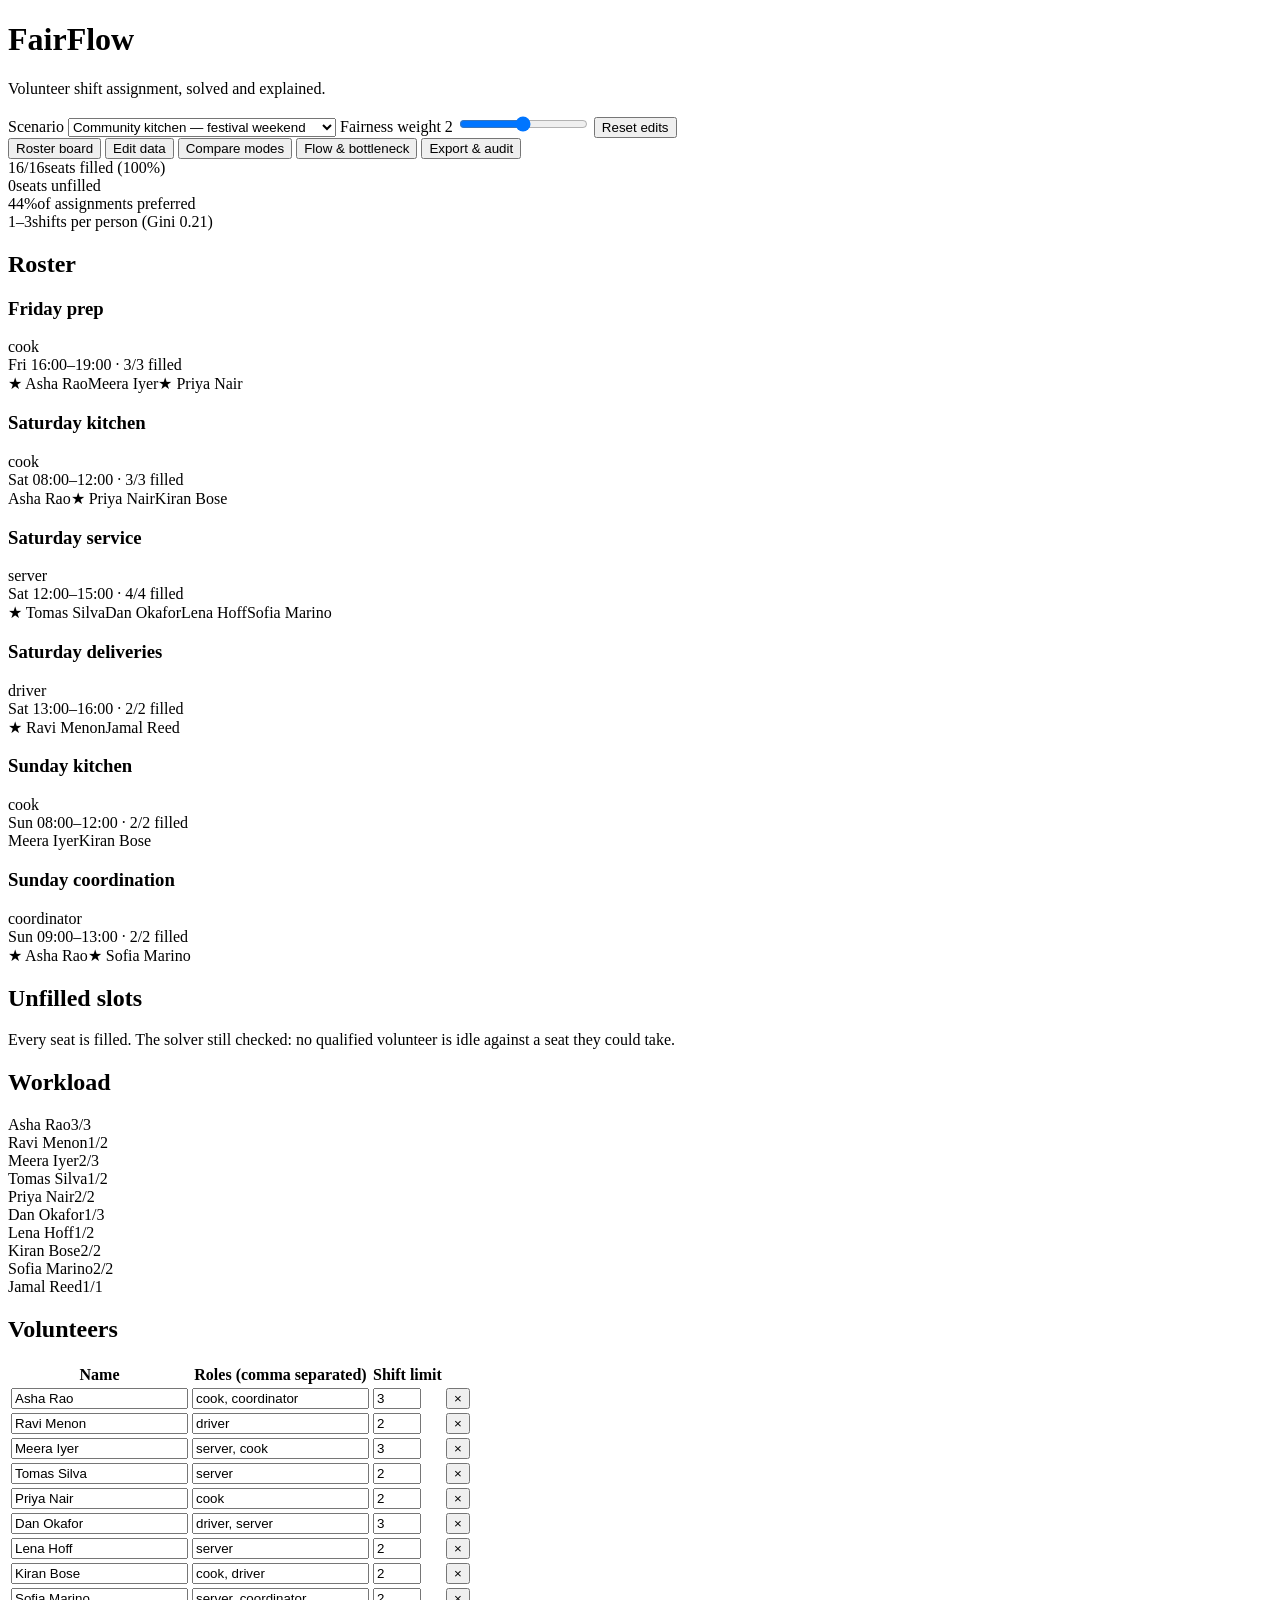
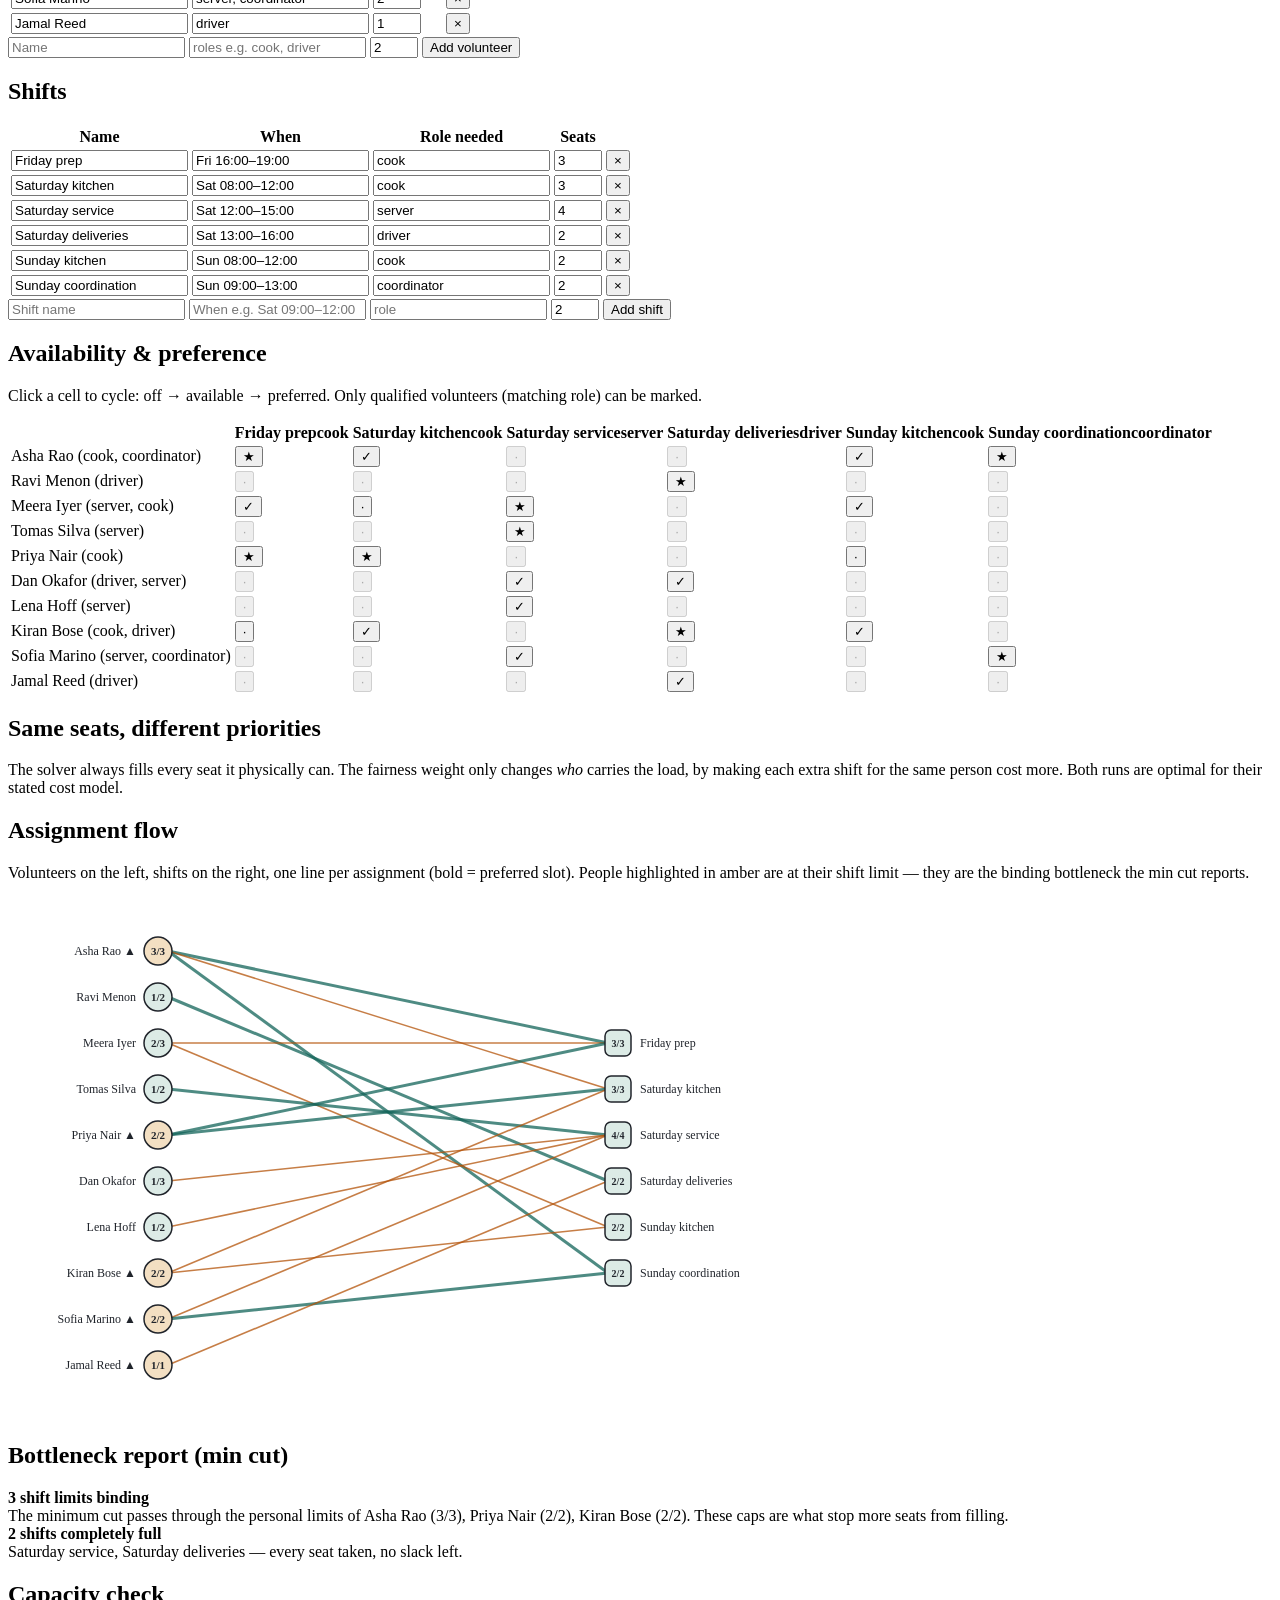
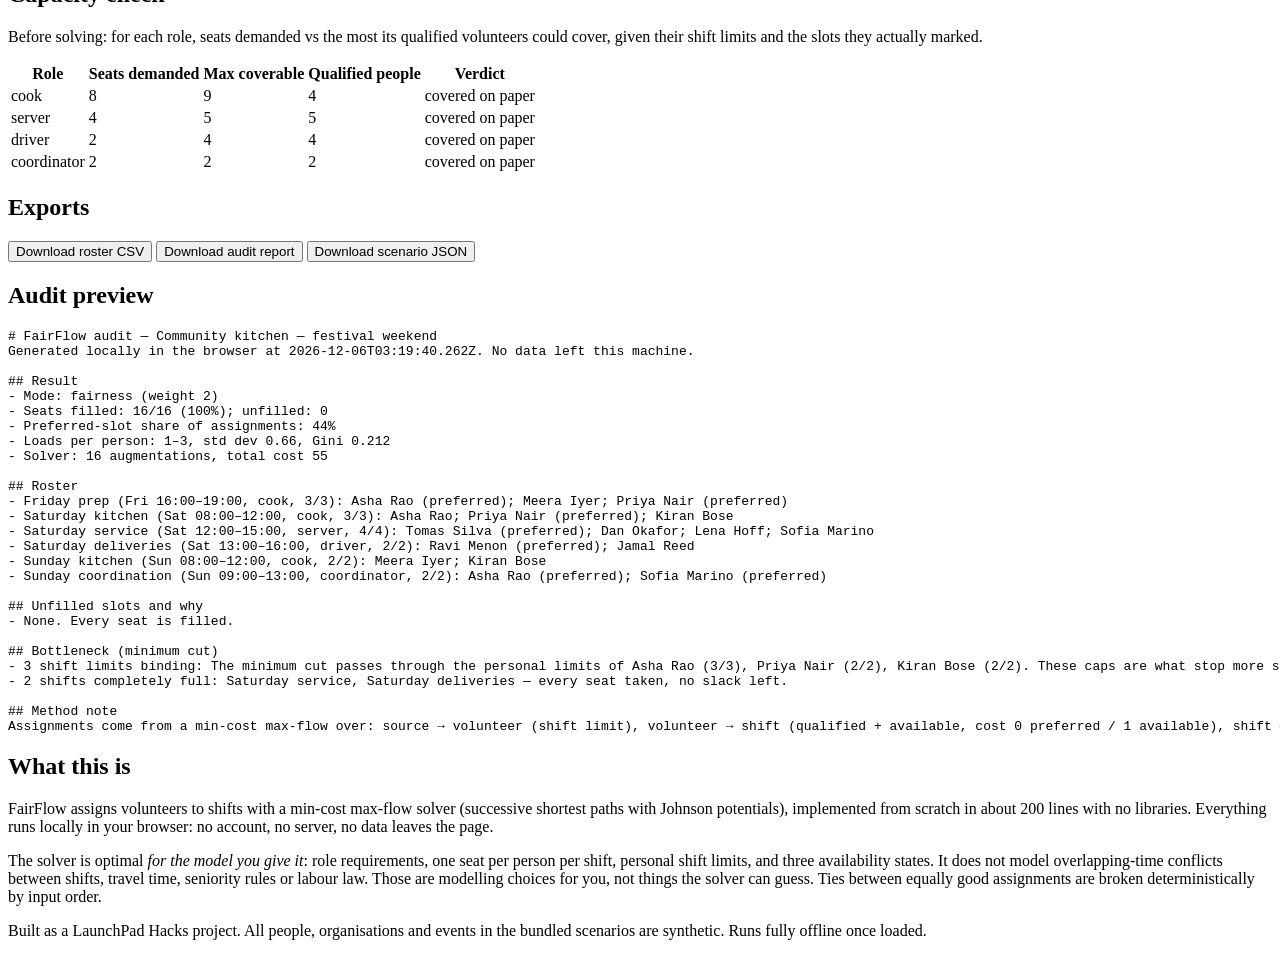
==== index.html @ 876cc55d "Create index.html" ====
<!DOCTYPE html>
<html lang="en">
<head>
<meta charset="utf-8">
<meta name="viewport" content="width=device-width, initial-scale=1">
<title>FairFlow — volunteer shift assignment, solved and explained</title>
<meta name="description" content="Browser-local workbench that assigns volunteers to shifts with a min-cost max-flow solver, explains unfilled slots with min-cut analysis, and exports an audit trail.">
<link rel="stylesheet" href="styles.css">
<link rel="icon" href="data:image/svg+xml,%3Csvg xmlns='http://www.w3.org/2000/svg' viewBox='0 0 32 32'%3E%3Crect width='32' height='32' rx='6' fill='%2314655a'/%3E%3Ccircle cx='9' cy='10' r='3' fill='%23f6f1e7'/%3E%3Ccircle cx='9' cy='22' r='3' fill='%23f6f1e7'/%3E%3Ccircle cx='23' cy='16' r='3' fill='%23e8a33d'/%3E%3Cpath d='M12 10 L20 15 M12 22 L20 17' stroke='%23f6f1e7' stroke-width='2'/%3E%3C/svg%3E">
</head>
<body>
<header class="topbar">
  <div class="wordmark">
    <span class="wordmark-mark" aria-hidden="true"></span>
    <div>
      <h1>FairFlow</h1>
      <p class="tagline">Volunteer shift assignment, solved and explained.</p>
    </div>
  </div>
  <div class="controls">
    <label class="control">
      <span>Scenario</span>
      <select id="scenario-select" data-testid="scenario-select"></select>
    </label>
    <label class="control">
      <span>Fairness weight <output id="weight-out" for="weight">2</output></span>
      <input type="range" id="weight" data-testid="weight" min="0" max="4" step="1" value="2">
    </label>
    <button id="reset-scenario" class="btn ghost" data-testid="reset-scenario" title="Restore the original scenario data">Reset edits</button>
  </div>
</header>

<nav class="tabs" role="tablist" aria-label="Workbench views">
  <button class="tab active" data-tab="board" data-testid="tab-board" role="tab" aria-selected="true">Roster board</button>
  <button class="tab" data-tab="edit" data-testid="tab-edit" role="tab" aria-selected="false">Edit data</button>
  <button class="tab" data-tab="compare" data-testid="tab-compare" role="tab" aria-selected="false">Compare modes</button>
  <button class="tab" data-tab="flow" data-testid="tab-flow" role="tab" aria-selected="false">Flow &amp; bottleneck</button>
  <button class="tab" data-tab="export" data-testid="tab-export" role="tab" aria-selected="false">Export &amp; audit</button>
</nav>

<main>
  <section id="view-board" class="view active" aria-label="Roster board">
    <div id="summary-strip" class="summary-strip" data-testid="summary-strip"></div>
    <div class="board-grid">
      <div>
        <h2 class="section-title">Roster</h2>
        <div id="roster" data-testid="roster"></div>
      </div>
      <aside>
        <h2 class="section-title">Unfilled slots</h2>
        <div id="unfilled" data-testid="unfilled"></div>
        <h2 class="section-title">Workload</h2>
        <div id="loads" data-testid="loads"></div>
      </aside>
    </div>
  </section>

  <section id="view-edit" class="view" aria-label="Edit data">
    <div class="edit-grid">
      <div>
        <h2 class="section-title">Volunteers</h2>
        <table class="data-table" id="people-table" data-testid="people-table">
          <thead><tr><th>Name</th><th>Roles (comma separated)</th><th>Shift limit</th><th></th></tr></thead>
          <tbody></tbody>
        </table>
        <form id="add-person" class="add-row" data-testid="add-person">
          <input name="name" required placeholder="Name" autocomplete="off">
          <input name="roles" required placeholder="roles e.g. cook, driver" autocomplete="off">
          <input name="maxShifts" type="number" min="1" max="10" value="2" required title="Shift limit">
          <button class="btn" type="submit">Add volunteer</button>
        </form>

        <h2 class="section-title">Shifts</h2>
        <table class="data-table" id="shifts-table" data-testid="shifts-table">
          <thead><tr><th>Name</th><th>When</th><th>Role needed</th><th>Seats</th><th></th></tr></thead>
          <tbody></tbody>
        </table>
        <form id="add-shift" class="add-row" data-testid="add-shift">
          <input name="name" required placeholder="Shift name" autocomplete="off">
          <input name="slot" required placeholder="When e.g. Sat 09:00–12:00" autocomplete="off">
          <input name="role" required placeholder="role" autocomplete="off">
          <input name="capacity" type="number" min="1" max="12" value="2" required title="Seats">
          <button class="btn" type="submit">Add shift</button>
        </form>
      </div>
      <div>
        <h2 class="section-title">Availability &amp; preference</h2>
        <p class="hint">Click a cell to cycle: <span class="lg off">off</span> → <span class="lg avail">available</span> → <span class="lg pref">preferred</span>. Only qualified volunteers (matching role) can be marked.</p>
        <div id="matrix" data-testid="matrix"></div>
      </div>
    </div>
  </section>

  <section id="view-compare" class="view" aria-label="Compare modes">
    <h2 class="section-title">Same seats, different priorities</h2>
    <p class="hint">The solver always fills every seat it physically can. The fairness weight only changes <em>who</em> carries the load, by making each extra shift for the same person cost more. Both runs are optimal for their stated cost model.</p>
    <div id="compare" data-testid="compare"></div>
  </section>

  <section id="view-flow" class="view" aria-label="Flow and bottleneck">
    <h2 class="section-title">Assignment flow</h2>
    <p class="hint">Volunteers on the left, shifts on the right, one line per assignment (bold = preferred slot). People highlighted in amber are at their shift limit — they are the binding bottleneck the min cut reports.</p>
    <div id="flow-diagram" data-testid="flow-diagram"></div>
    <h2 class="section-title">Bottleneck report (min cut)</h2>
    <div id="cut-report" data-testid="cut-report"></div>
  </section>

  <section id="view-export" class="view" aria-label="Export and audit">
    <h2 class="section-title">Capacity check</h2>
    <p class="hint">Before solving: for each role, seats demanded vs the most its qualified volunteers could cover, given their shift limits and the slots they actually marked.</p>
    <div id="diagnostics" data-testid="diagnostics"></div>

    <h2 class="section-title">Exports</h2>
    <div class="export-buttons">
      <button id="export-csv" class="btn" data-testid="export-csv">Download roster CSV</button>
      <button id="export-audit" class="btn" data-testid="export-audit">Download audit report</button>
      <button id="export-json" class="btn" data-testid="export-json">Download scenario JSON</button>
    </div>

    <h2 class="section-title">Audit preview</h2>
    <pre id="audit-preview" class="audit-preview" data-testid="audit-preview"></pre>

    <h2 class="section-title">What this is</h2>
    <div class="about">
      <p>FairFlow assigns volunteers to shifts with a min-cost max-flow solver (successive shortest paths with Johnson potentials), implemented from scratch in about 200 lines with no libraries. Everything runs locally in your browser: no account, no server, no data leaves the page.</p>
      <p>The solver is optimal <em>for the model you give it</em>: role requirements, one seat per person per shift, personal shift limits, and three availability states. It does not model overlapping-time conflicts between shifts, travel time, seniority rules or labour law. Those are modelling choices for you, not things the solver can guess. Ties between equally good assignments are broken deterministically by input order.</p>
    </div>
  </section>
</main>

<footer>
  <p>Built as a LaunchPad Hacks project. All people, organisations and events in the bundled scenarios are synthetic. Runs fully offline once loaded.</p>
</footer>

<script src="solver.js"></script>
<script src="model.js"></script>
<script src="scenarios.js"></script>
<script src="app.js"></script>
</body>
</html>
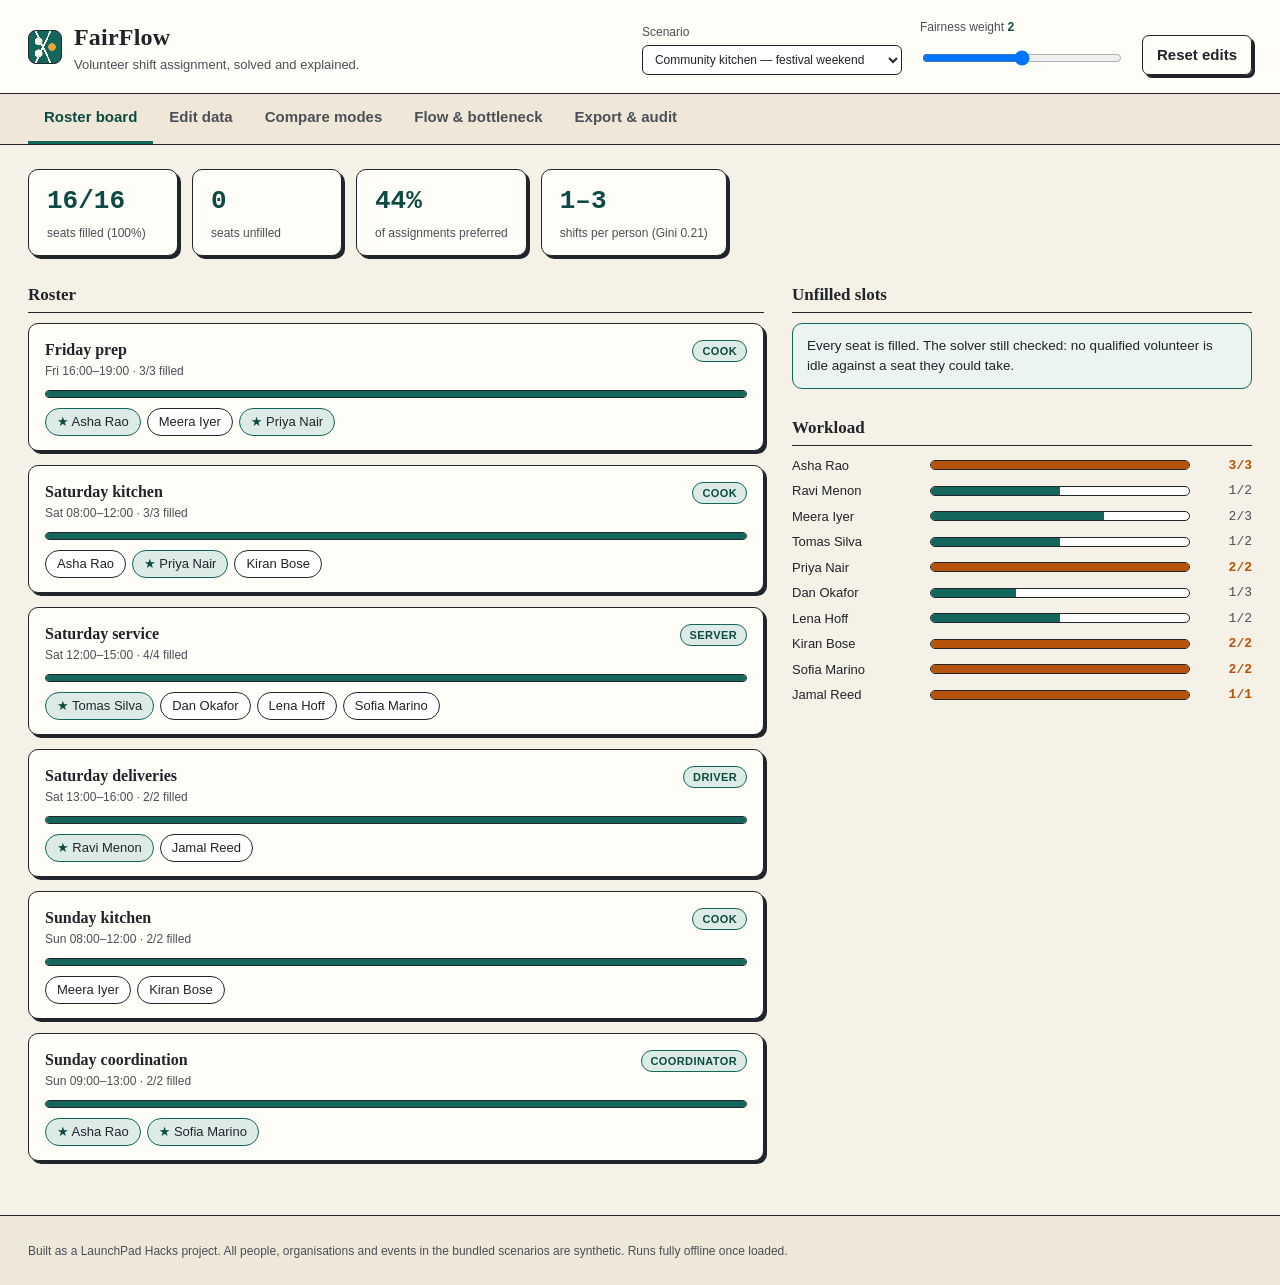
==== commit 83e1f5d3: "Update hint text for clarity in index.html" ====
--- a/index.html
+++ b/index.html
@@ -93,7 +93,7 @@
 
   <section id="view-compare" class="view" aria-label="Compare modes">
     <h2 class="section-title">Same seats, different priorities</h2>
-    <p class="hint">The solver always fills every seat it physically can. The fairness weight only changes <em>who</em> carries the load, by making each extra shift for the same person cost more. Both runs are optimal for their stated cost model.</p>
+    <p class="hint">The solver maximises filled seats within the model you give it. The fairness weight only changes <em>who</em> carries the load, by making each extra shift for the same person cost more. Both runs are optimal for their stated cost model.</p>
     <div id="compare" data-testid="compare"></div>
   </section>
 
--- a/styles.css
+++ b/styles.css
@@ -0,0 +1,287 @@
+/* FairFlow — handcrafted UI. No frameworks, no webfonts: stays legible offline. */
+
+:root {
+  --paper: #f6f1e7;
+  --paper-2: #efe7d8;
+  --ink: #20242b;
+  --ink-soft: #4a4f58;
+  --pine: #14655a;
+  --pine-dark: #0d4a42;
+  --amber: #b45309;
+  --amber-soft: #f3dfC2;
+  --line: #20242b;
+  --card: #fffdf7;
+  --danger: #a33b2e;
+  --radius: 10px;
+}
+
+* { box-sizing: border-box; }
+
+body {
+  margin: 0;
+  background: var(--paper);
+  color: var(--ink);
+  font-family: "Helvetica Neue", Arial, system-ui, sans-serif;
+  font-size: 15px;
+  line-height: 1.5;
+}
+
+h1, h2, .wordmark h1 {
+  font-family: Georgia, "Iowan Old Style", "Times New Roman", serif;
+}
+
+/* ---------- top bar ---------- */
+.topbar {
+  display: flex;
+  flex-wrap: wrap;
+  gap: 16px;
+  align-items: center;
+  justify-content: space-between;
+  padding: 18px 28px;
+  border-bottom: 1.5px solid var(--line);
+  background: var(--card);
+}
+.wordmark { display: flex; align-items: center; gap: 12px; }
+.wordmark-mark {
+  width: 34px; height: 34px; border-radius: 8px;
+  background:
+    radial-gradient(circle at 30% 32%, var(--paper) 0 12%, transparent 13%),
+    radial-gradient(circle at 30% 70%, var(--paper) 0 12%, transparent 13%),
+    radial-gradient(circle at 72% 50%, #e8a33d 0 13%, transparent 14%),
+    linear-gradient(115deg, transparent 44%, var(--paper) 44% 48%, transparent 48%),
+    linear-gradient(65deg, transparent 44%, var(--paper) 44% 48%, transparent 48%),
+    var(--pine);
+  border: 1.5px solid var(--line);
+}
+.wordmark h1 { margin: 0; font-size: 24px; letter-spacing: 0.2px; }
+.tagline { margin: 0; color: var(--ink-soft); font-size: 13px; }
+
+.controls { display: flex; align-items: end; gap: 18px; flex-wrap: wrap; }
+.control { display: flex; flex-direction: column; gap: 4px; font-size: 12px; color: var(--ink-soft); }
+.control select, .control input[type="range"] { min-width: 200px; }
+select, input, textarea {
+  font: inherit;
+  color: var(--ink);
+  background: #fff;
+  border: 1.5px solid var(--line);
+  border-radius: 6px;
+  padding: 6px 8px;
+}
+output { font-family: ui-monospace, Menlo, Consolas, monospace; color: var(--pine-dark); font-weight: 700; }
+
+/* ---------- buttons & tabs ---------- */
+.btn {
+  font: inherit;
+  font-weight: 600;
+  background: var(--pine);
+  color: #fff;
+  border: 1.5px solid var(--line);
+  border-radius: 7px;
+  padding: 8px 14px;
+  cursor: pointer;
+  box-shadow: 3px 3px 0 var(--line);
+  transition: transform 0.05s ease, box-shadow 0.05s ease;
+}
+.btn:hover { background: var(--pine-dark); }
+.btn:active { transform: translate(2px, 2px); box-shadow: 1px 1px 0 var(--line); }
+.btn.ghost { background: transparent; color: var(--ink); }
+.btn.ghost:hover { background: var(--paper-2); }
+
+.tabs {
+  display: flex;
+  gap: 0;
+  padding: 0 28px;
+  border-bottom: 1.5px solid var(--line);
+  background: var(--paper-2);
+  overflow-x: auto;
+}
+.tab {
+  font: inherit;
+  font-weight: 600;
+  background: transparent;
+  border: none;
+  border-bottom: 3px solid transparent;
+  padding: 12px 16px;
+  cursor: pointer;
+  color: var(--ink-soft);
+  white-space: nowrap;
+}
+.tab.active { color: var(--pine-dark); border-bottom-color: var(--pine); }
+.tab:hover { color: var(--ink); }
+
+main { padding: 24px 28px 40px; max-width: 1280px; margin: 0 auto; }
+.view { display: none; }
+.view.active { display: block; }
+
+.section-title {
+  font-size: 17px;
+  margin: 26px 0 10px;
+  padding-bottom: 4px;
+  border-bottom: 1.5px solid var(--line);
+}
+.hint { color: var(--ink-soft); font-size: 13px; max-width: 70ch; }
+
+/* ---------- summary strip ---------- */
+.summary-strip { display: flex; gap: 14px; flex-wrap: wrap; }
+.stat {
+  background: var(--card);
+  border: 1.5px solid var(--line);
+  border-radius: var(--radius);
+  box-shadow: 3px 3px 0 var(--line);
+  padding: 12px 18px;
+  min-width: 150px;
+}
+.stat .num {
+  display: block;
+  font-family: ui-monospace, Menlo, Consolas, monospace;
+  font-size: 26px;
+  font-weight: 700;
+  color: var(--pine-dark);
+}
+.stat .num.warn { color: var(--amber); }
+.stat .lbl { font-size: 12px; color: var(--ink-soft); }
+
+/* ---------- board ---------- */
+.board-grid { display: grid; grid-template-columns: 1.6fr 1fr; gap: 28px; align-items: start; }
+@media (max-width: 980px) { .board-grid { grid-template-columns: 1fr; } }
+
+.shift-card {
+  background: var(--card);
+  border: 1.5px solid var(--line);
+  border-radius: var(--radius);
+  box-shadow: 3px 3px 0 var(--line);
+  padding: 14px 16px;
+  margin-bottom: 14px;
+}
+.shift-card.short { border-color: var(--amber); box-shadow: 3px 3px 0 var(--amber); }
+.shift-head { display: flex; justify-content: space-between; align-items: baseline; gap: 10px; flex-wrap: wrap; }
+.shift-head h3 { margin: 0; font-family: Georgia, serif; font-size: 16px; }
+.shift-meta { font-size: 12px; color: var(--ink-soft); }
+.role-tag {
+  display: inline-block;
+  font-size: 11px;
+  font-weight: 700;
+  letter-spacing: 0.4px;
+  text-transform: uppercase;
+  color: var(--pine-dark);
+  background: #dcebe6;
+  border: 1px solid var(--pine);
+  border-radius: 99px;
+  padding: 2px 9px;
+}
+.fillbar { height: 8px; background: var(--paper-2); border: 1px solid var(--line); border-radius: 99px; margin: 10px 0; overflow: hidden; }
+.fillbar > span { display: block; height: 100%; background: var(--pine); }
+.fillbar.short > span { background: var(--amber); }
+
+.chips { display: flex; flex-wrap: wrap; gap: 6px; }
+.chip {
+  font-size: 13px;
+  border: 1.5px solid var(--line);
+  border-radius: 99px;
+  padding: 3px 11px;
+  background: #fff;
+}
+.chip.pref { background: #dcebe6; border-color: var(--pine); }
+.chip.empty { border-style: dashed; color: var(--amber); background: transparent; font-weight: 600; }
+.star { color: var(--pine-dark); }
+
+/* ---------- unfilled & loads ---------- */
+.unfilled-card {
+  border: 1.5px solid var(--amber);
+  background: #fdf6ec;
+  border-radius: var(--radius);
+  padding: 12px 14px;
+  margin-bottom: 12px;
+  font-size: 13.5px;
+}
+.unfilled-card h4 { margin: 0 0 6px; font-family: Georgia, serif; font-size: 15px; }
+.unfilled-card .reco { margin-top: 8px; padding-top: 8px; border-top: 1px dashed var(--amber); color: var(--pine-dark); font-weight: 600; }
+.all-filled {
+  border: 1.5px solid var(--pine);
+  background: #eaf4f0;
+  border-radius: var(--radius);
+  padding: 12px 14px;
+  font-size: 13.5px;
+}
+
+.load-row { display: grid; grid-template-columns: 130px 1fr 54px; align-items: center; gap: 8px; margin-bottom: 6px; font-size: 13px; }
+.load-row .bar { height: 10px; border: 1px solid var(--line); border-radius: 99px; background: #fff; overflow: hidden; }
+.load-row .bar > span { display: block; height: 100%; background: var(--pine); }
+.load-row.atlimit .bar > span { background: var(--amber); }
+.load-row .count { font-family: ui-monospace, Menlo, monospace; text-align: right; color: var(--ink-soft); }
+.load-row.atlimit .count { color: var(--amber); font-weight: 700; }
+
+/* ---------- edit ---------- */
+.edit-grid { display: grid; grid-template-columns: 1fr 1fr; gap: 32px; align-items: start; }
+@media (max-width: 980px) { .edit-grid { grid-template-columns: 1fr; } }
+.data-table { width: 100%; border-collapse: collapse; background: var(--card); border: 1.5px solid var(--line); }
+.data-table th, .data-table td { border: 1px solid var(--line); padding: 6px 8px; font-size: 13px; text-align: left; }
+.data-table th { background: var(--paper-2); font-size: 11px; text-transform: uppercase; letter-spacing: 0.5px; }
+.data-table input { width: 100%; padding: 3px 6px; font-size: 13px; border: 1px solid #b9b2a2; }
+.data-table input[type="number"] { width: 64px; }
+.row-del { background: none; border: none; color: var(--danger); cursor: pointer; font-size: 15px; }
+.add-row { display: flex; gap: 8px; margin-top: 10px; flex-wrap: wrap; }
+.add-row input { flex: 1 1 120px; }
+.add-row input[type="number"] { flex: 0 0 70px; }
+
+.matrix-wrap { overflow-x: auto; }
+.edit-grid > div, .board-grid > * { min-width: 0; }
+.edit-grid > div { overflow-x: auto; }
+#diagnostics { overflow-x: auto; }
+.matrix { border-collapse: collapse; }
+.matrix th, .matrix td { border: 1px solid var(--line); padding: 0; }
+.matrix th { background: var(--paper-2); font-size: 11px; padding: 6px 8px; max-width: 110px; }
+.matrix th .slot { display: block; font-weight: 400; color: var(--ink-soft); }
+.matrix td.name { font-size: 12px; padding: 4px 8px; background: var(--paper-2); white-space: nowrap; }
+.cell {
+  width: 44px; height: 30px; border: none; cursor: pointer;
+  font-size: 14px; background: #fff; display: block; margin: 0 auto;
+}
+.cell.off { color: #c9c0ad; }
+.cell.avail { background: #fdf3df; color: var(--amber); font-weight: 700; }
+.cell.pref { background: #dcebe6; color: var(--pine-dark); font-weight: 700; }
+.cell.na { background: repeating-linear-gradient(45deg, #fff, #fff 4px, #f0eadb 4px, #f0eadb 8px); cursor: not-allowed; color: transparent; }
+.lg { border-radius: 4px; padding: 1px 6px; font-size: 12px; }
+.lg.off { background: #eee; }
+.lg.avail { background: #fdf3df; color: var(--amber); }
+.lg.pref { background: #dcebe6; color: var(--pine-dark); }
+
+/* ---------- compare ---------- */
+.compare-table { width: 100%; max-width: 860px; border-collapse: collapse; background: var(--card); border: 1.5px solid var(--line); }
+.compare-table th, .compare-table td { border: 1px solid var(--line); padding: 9px 12px; font-size: 14px; }
+.compare-table th { background: var(--paper-2); text-align: left; }
+.compare-table td.num { font-family: ui-monospace, Menlo, monospace; text-align: right; }
+.compare-table tr.better td { background: #eaf4f0; }
+.compare-note { margin-top: 12px; font-size: 13px; color: var(--ink-soft); max-width: 70ch; }
+
+/* ---------- flow ---------- */
+.flow-svg-wrap { overflow-x: auto; background: var(--card); border: 1.5px solid var(--line); border-radius: var(--radius); box-shadow: 3px 3px 0 var(--line); }
+svg text { font-family: "Helvetica Neue", Arial, sans-serif; }
+.cut-item { border: 1.5px solid var(--line); border-left: 6px solid var(--amber); background: var(--card); border-radius: 8px; padding: 10px 14px; margin-bottom: 10px; font-size: 13.5px; }
+
+/* ---------- export ---------- */
+.export-buttons { display: flex; gap: 12px; flex-wrap: wrap; margin-bottom: 8px; }
+.audit-preview {
+  background: #22262e;
+  color: #e8e4da;
+  border-radius: var(--radius);
+  border: 1.5px solid var(--line);
+  padding: 16px 18px;
+  font-family: ui-monospace, Menlo, Consolas, monospace;
+  font-size: 12.5px;
+  line-height: 1.55;
+  overflow-x: auto;
+  max-height: 480px;
+  overflow-y: auto;
+  white-space: pre-wrap;
+}
+.about { max-width: 75ch; font-size: 14px; color: var(--ink); }
+.about p { margin: 0 0 10px; }
+
+footer {
+  border-top: 1.5px solid var(--line);
+  padding: 14px 28px;
+  font-size: 12px;
+  color: var(--ink-soft);
+  background: var(--paper-2);
+}
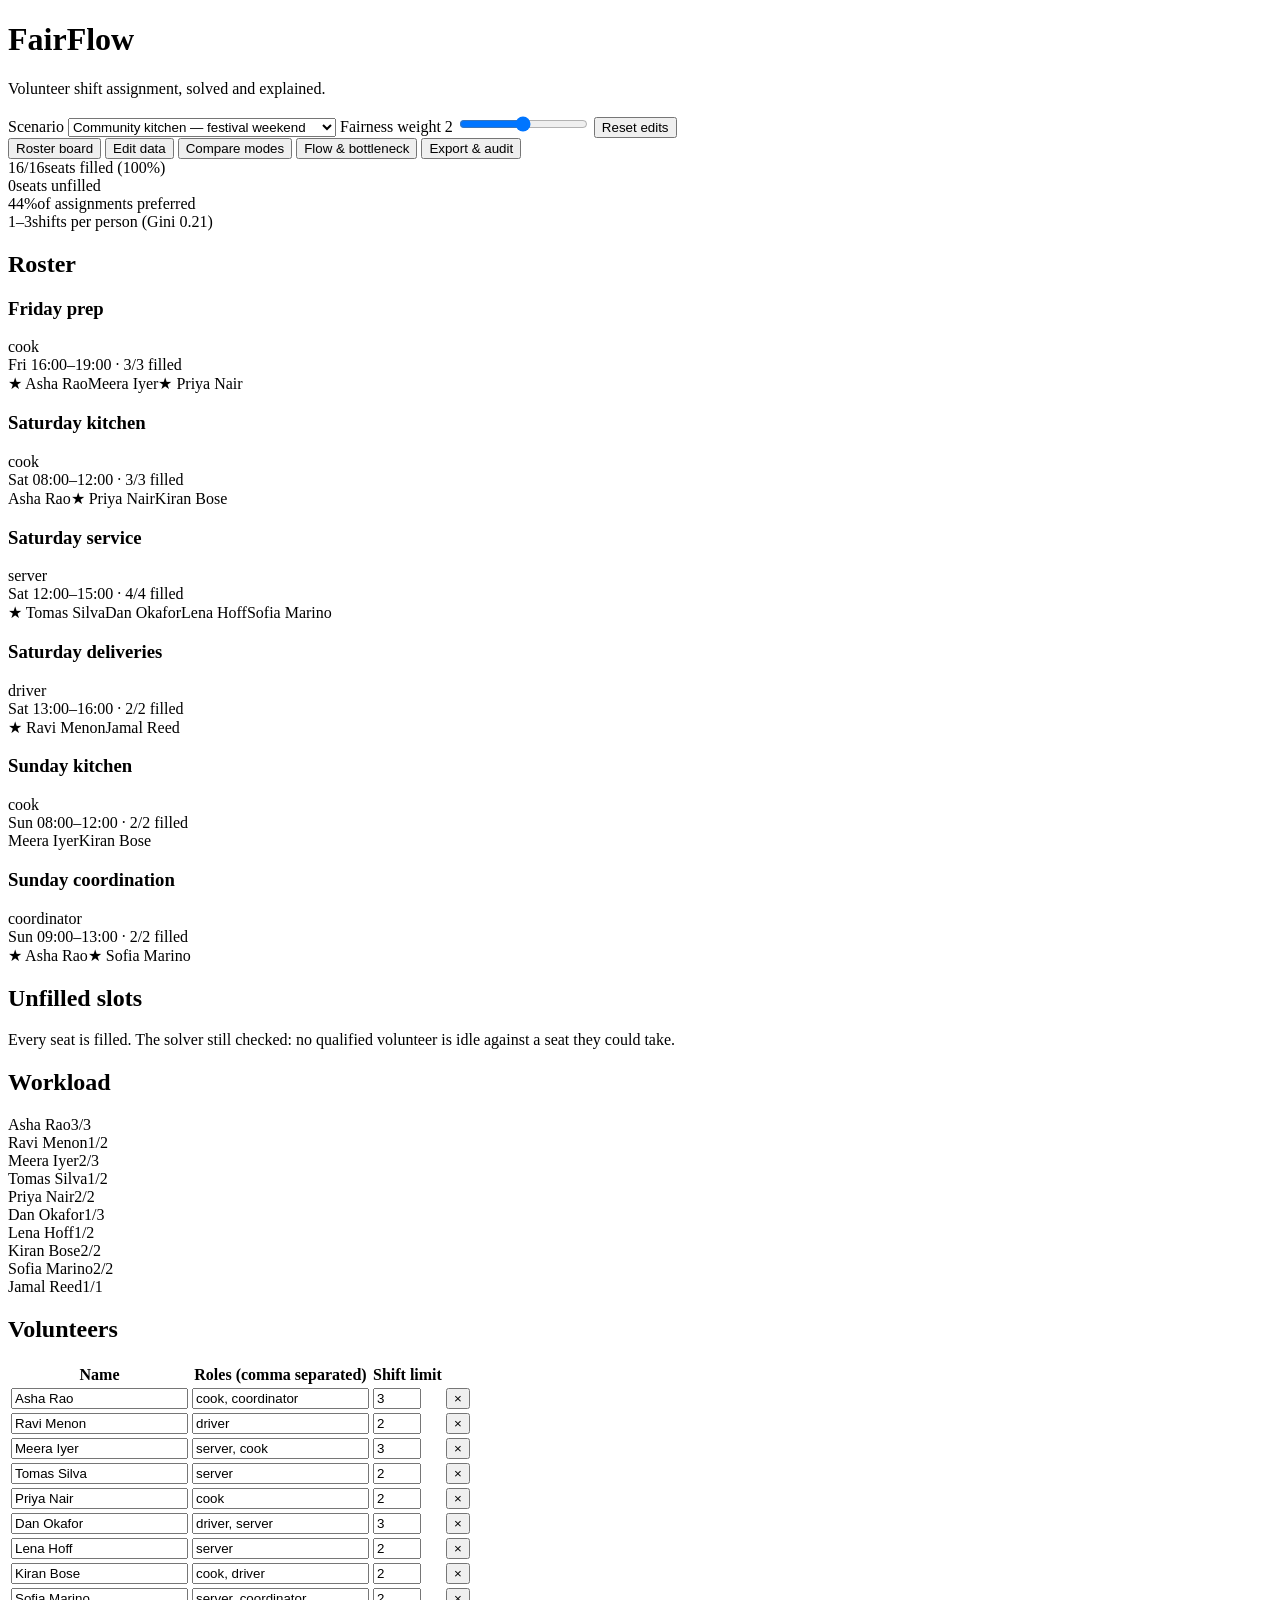
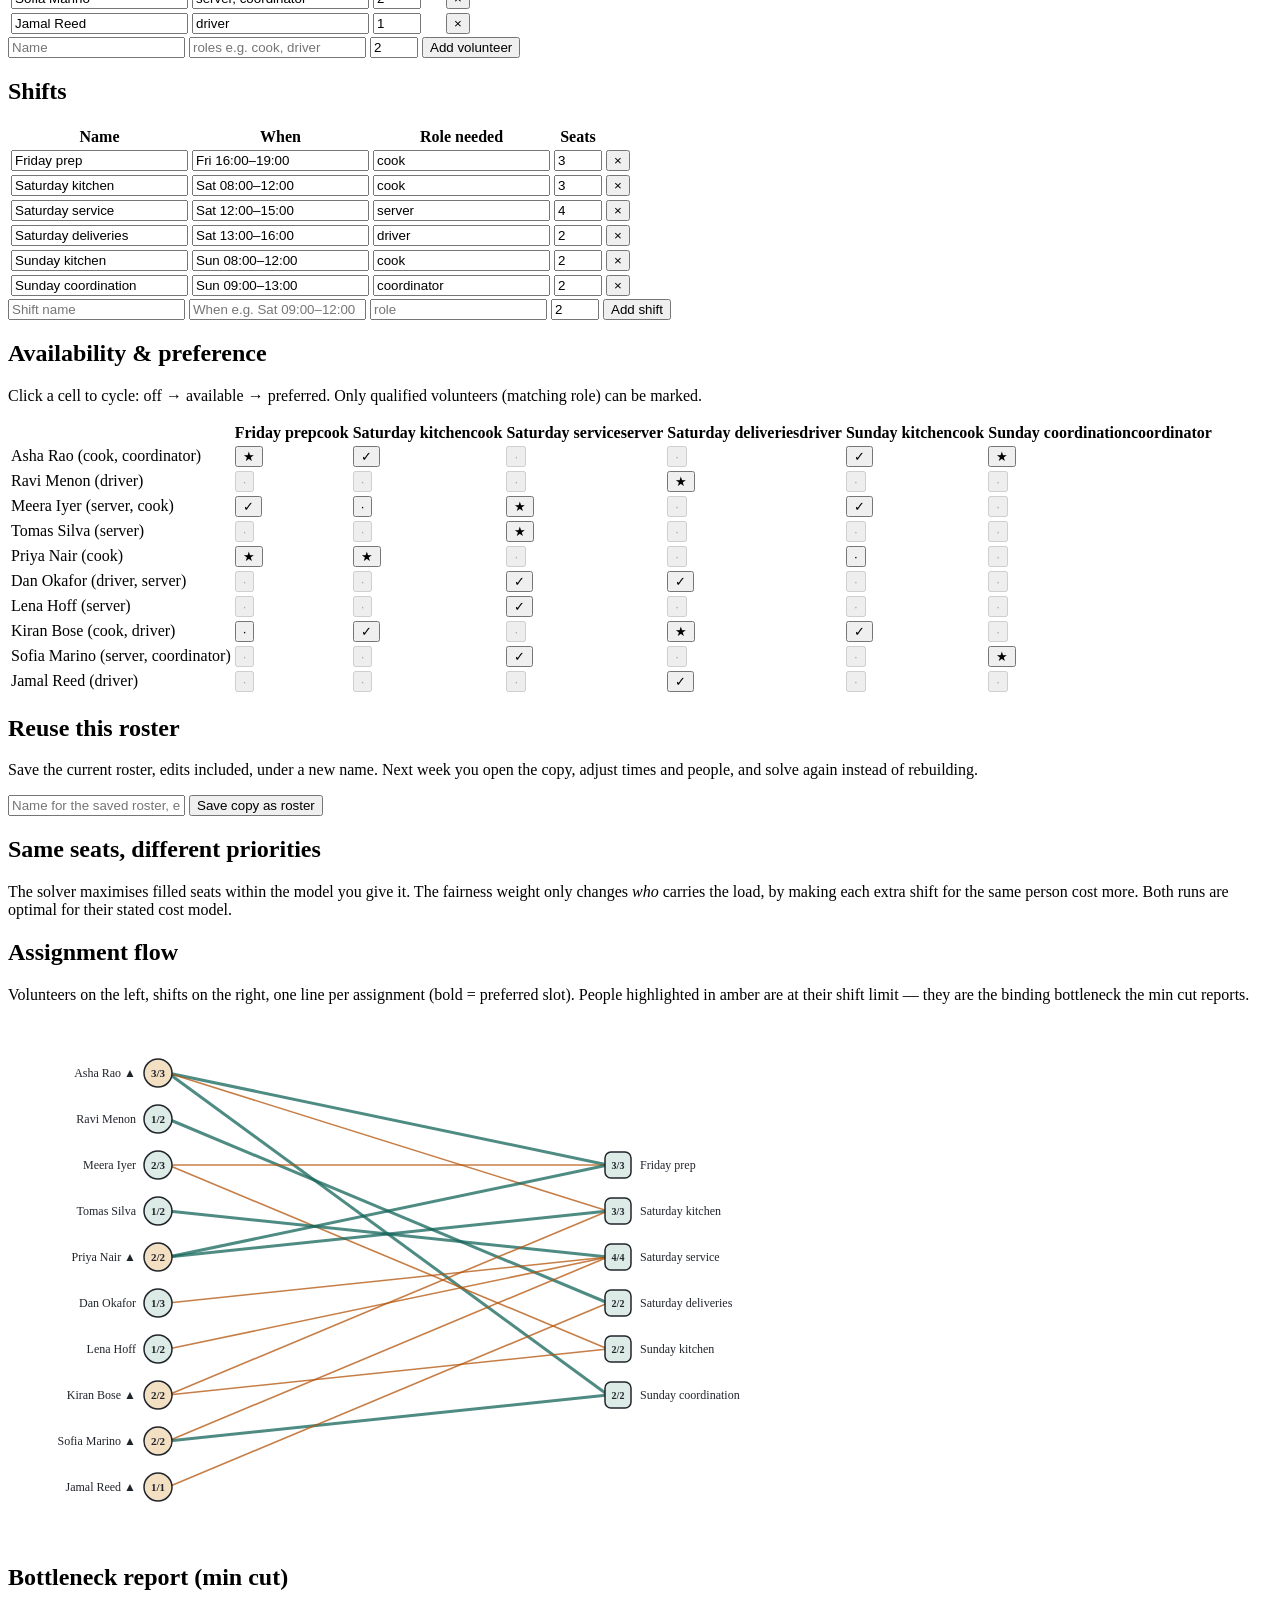
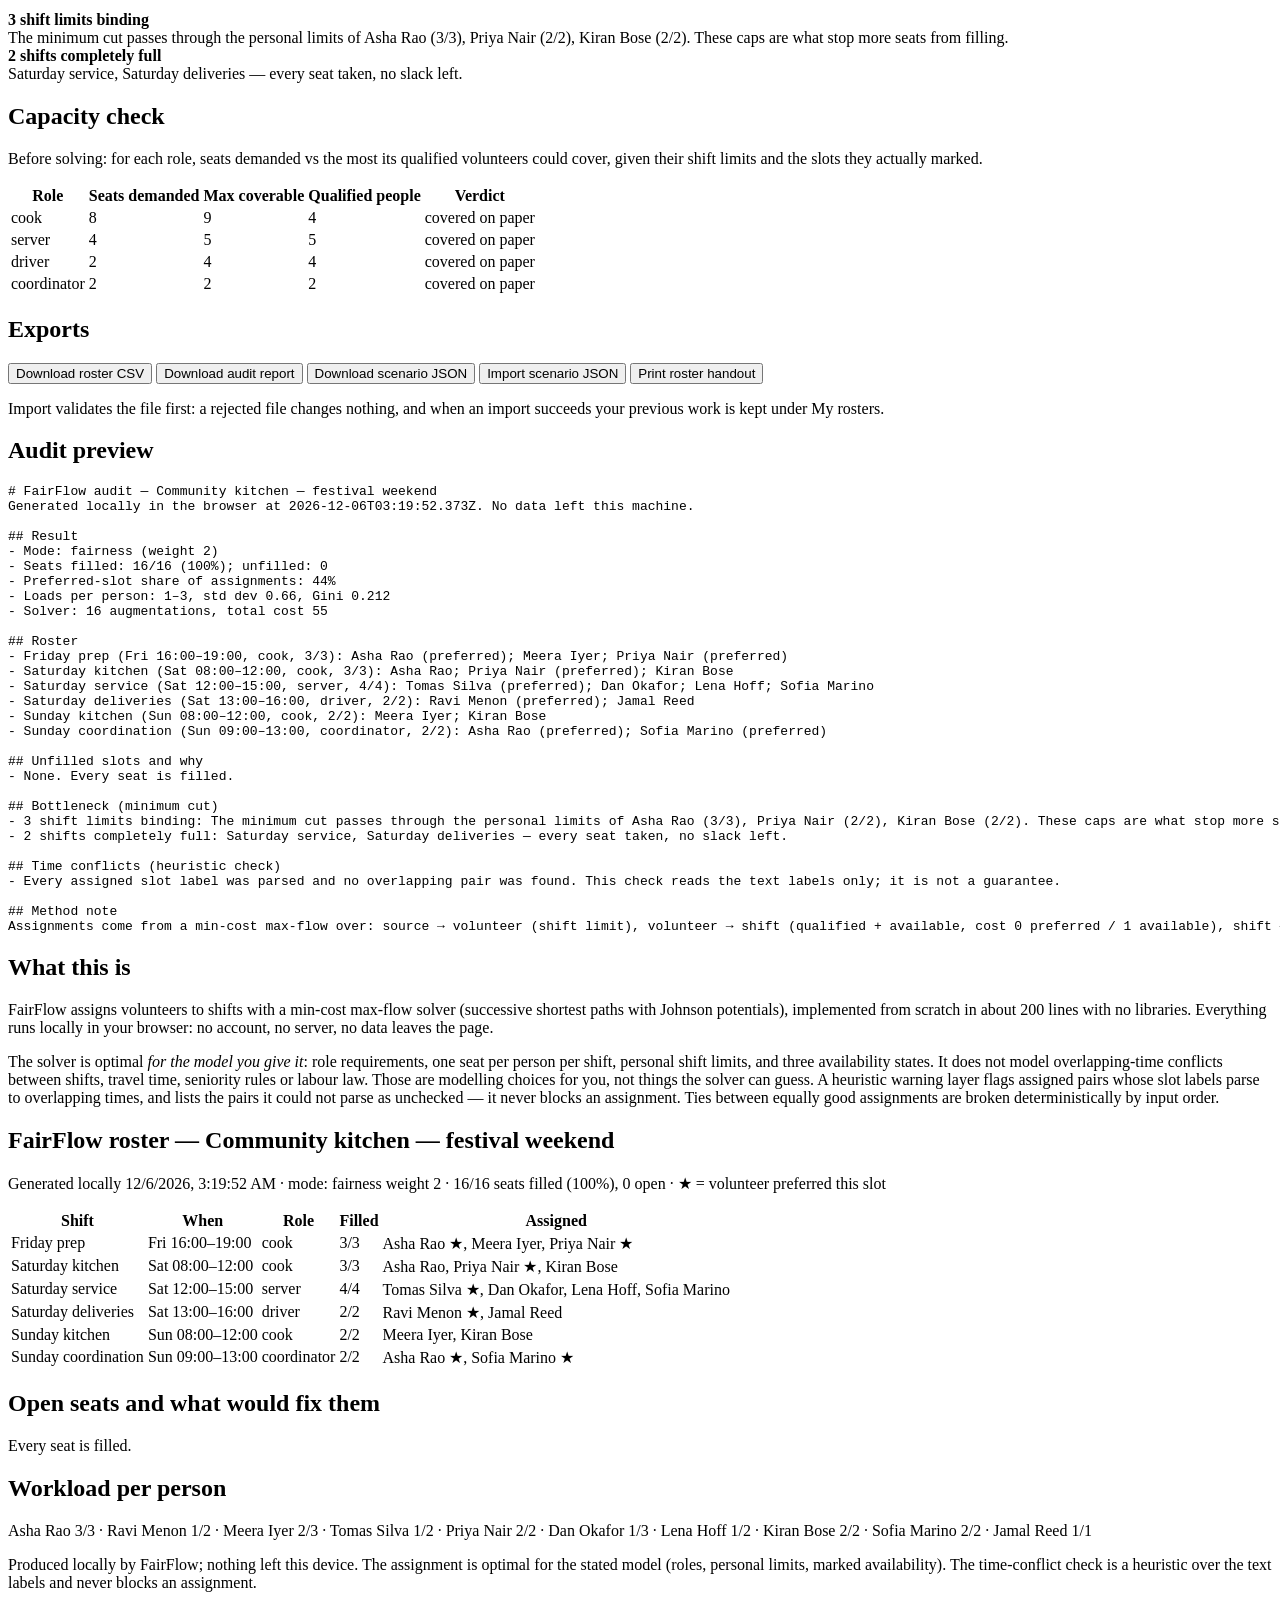
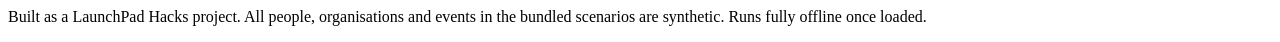
==== commit 7c6e09c0: "Rename 3-index.html to index.html" ====
--- a/index.html
+++ b/index.html
@@ -27,6 +27,7 @@
       <input type="range" id="weight" data-testid="weight" min="0" max="4" step="1" value="2">
     </label>
     <button id="reset-scenario" class="btn ghost" data-testid="reset-scenario" title="Restore the original scenario data">Reset edits</button>
+    <button id="delete-roster" class="btn ghost" data-testid="delete-roster" title="Remove this saved roster" style="display:none">Delete roster</button>
   </div>
 </header>
 
@@ -40,6 +41,7 @@
 
 <main>
   <section id="view-board" class="view active" aria-label="Roster board">
+    <div id="conflicts" data-testid="conflicts"></div>
     <div id="summary-strip" class="summary-strip" data-testid="summary-strip"></div>
     <div class="board-grid">
       <div>
@@ -89,6 +91,13 @@
         <div id="matrix" data-testid="matrix"></div>
       </div>
     </div>
+
+    <h2 class="section-title">Reuse this roster</h2>
+    <p class="hint">Save the current roster, edits included, under a new name. Next week you open the copy, adjust times and people, and solve again instead of rebuilding.</p>
+    <form id="save-copy" class="add-row" data-testid="save-copy">
+      <input name="title" required placeholder="Name for the saved roster, e.g. Kitchen week 2" autocomplete="off">
+      <button class="btn" type="submit" data-testid="save-copy-btn">Save copy as roster</button>
+    </form>
   </section>
 
   <section id="view-compare" class="view" aria-label="Compare modes">
@@ -115,7 +124,12 @@
       <button id="export-csv" class="btn" data-testid="export-csv">Download roster CSV</button>
       <button id="export-audit" class="btn" data-testid="export-audit">Download audit report</button>
       <button id="export-json" class="btn" data-testid="export-json">Download scenario JSON</button>
+      <button id="import-json" class="btn" data-testid="import-json">Import scenario JSON</button>
+      <input type="file" id="import-file" accept="application/json,.json" hidden data-testid="import-file">
+      <button id="print-handout-btn" class="btn" data-testid="print-handout-btn">Print roster handout</button>
     </div>
+    <p class="hint">Import validates the file first: a rejected file changes nothing, and when an import succeeds your previous work is kept under My rosters.</p>
+    <div id="import-status" class="import-status" data-testid="import-status" role="status"></div>
 
     <h2 class="section-title">Audit preview</h2>
     <pre id="audit-preview" class="audit-preview" data-testid="audit-preview"></pre>
@@ -123,16 +137,19 @@
     <h2 class="section-title">What this is</h2>
     <div class="about">
       <p>FairFlow assigns volunteers to shifts with a min-cost max-flow solver (successive shortest paths with Johnson potentials), implemented from scratch in about 200 lines with no libraries. Everything runs locally in your browser: no account, no server, no data leaves the page.</p>
-      <p>The solver is optimal <em>for the model you give it</em>: role requirements, one seat per person per shift, personal shift limits, and three availability states. It does not model overlapping-time conflicts between shifts, travel time, seniority rules or labour law. Those are modelling choices for you, not things the solver can guess. Ties between equally good assignments are broken deterministically by input order.</p>
+      <p>The solver is optimal <em>for the model you give it</em>: role requirements, one seat per person per shift, personal shift limits, and three availability states. It does not model overlapping-time conflicts between shifts, travel time, seniority rules or labour law. Those are modelling choices for you, not things the solver can guess. A heuristic warning layer flags assigned pairs whose slot labels parse to overlapping times, and lists the pairs it could not parse as unchecked — it never blocks an assignment. Ties between equally good assignments are broken deterministically by input order.</p>
     </div>
   </section>
 </main>
+
+<section id="print-handout" data-testid="print-handout" aria-hidden="true"></section>
 
 <footer>
   <p>Built as a LaunchPad Hacks project. All people, organisations and events in the bundled scenarios are synthetic. Runs fully offline once loaded.</p>
 </footer>
 
 <script src="solver.js"></script>
+<script src="plan.js"></script>
 <script src="model.js"></script>
 <script src="scenarios.js"></script>
 <script src="app.js"></script>
